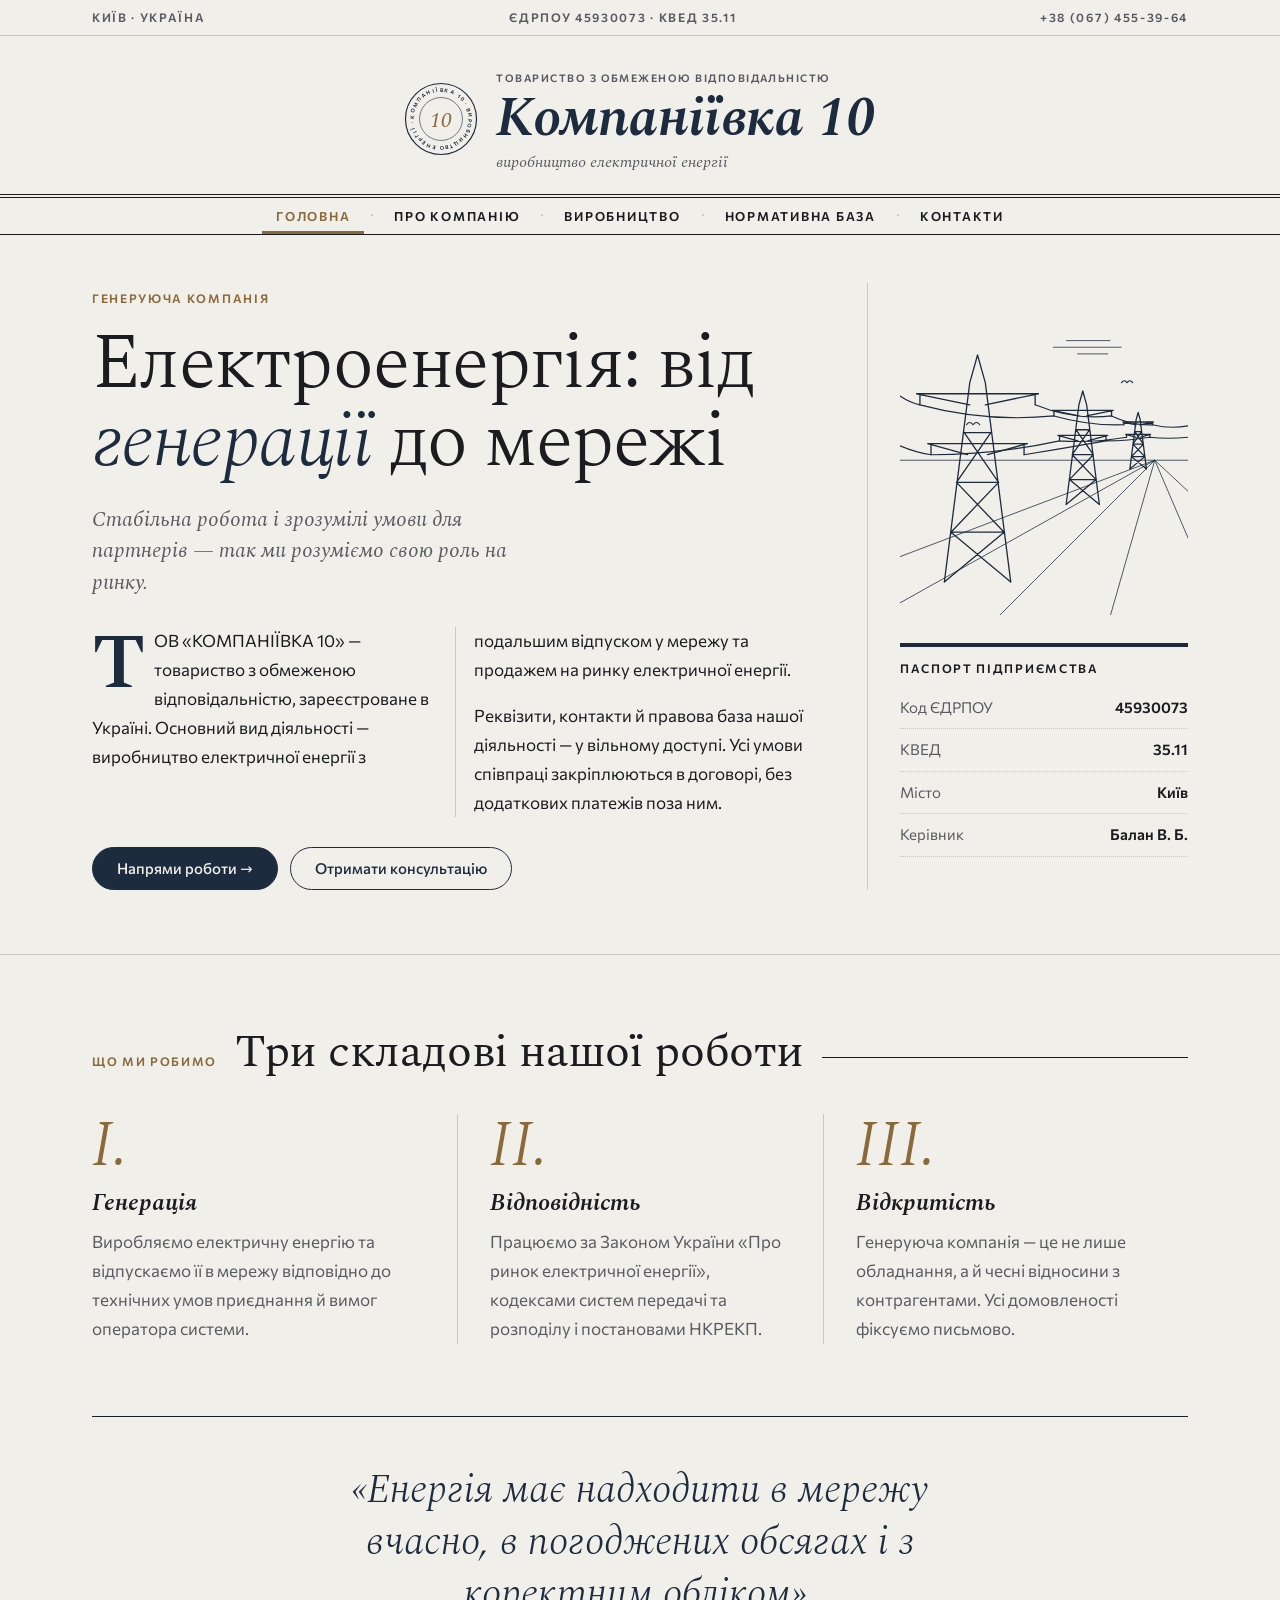
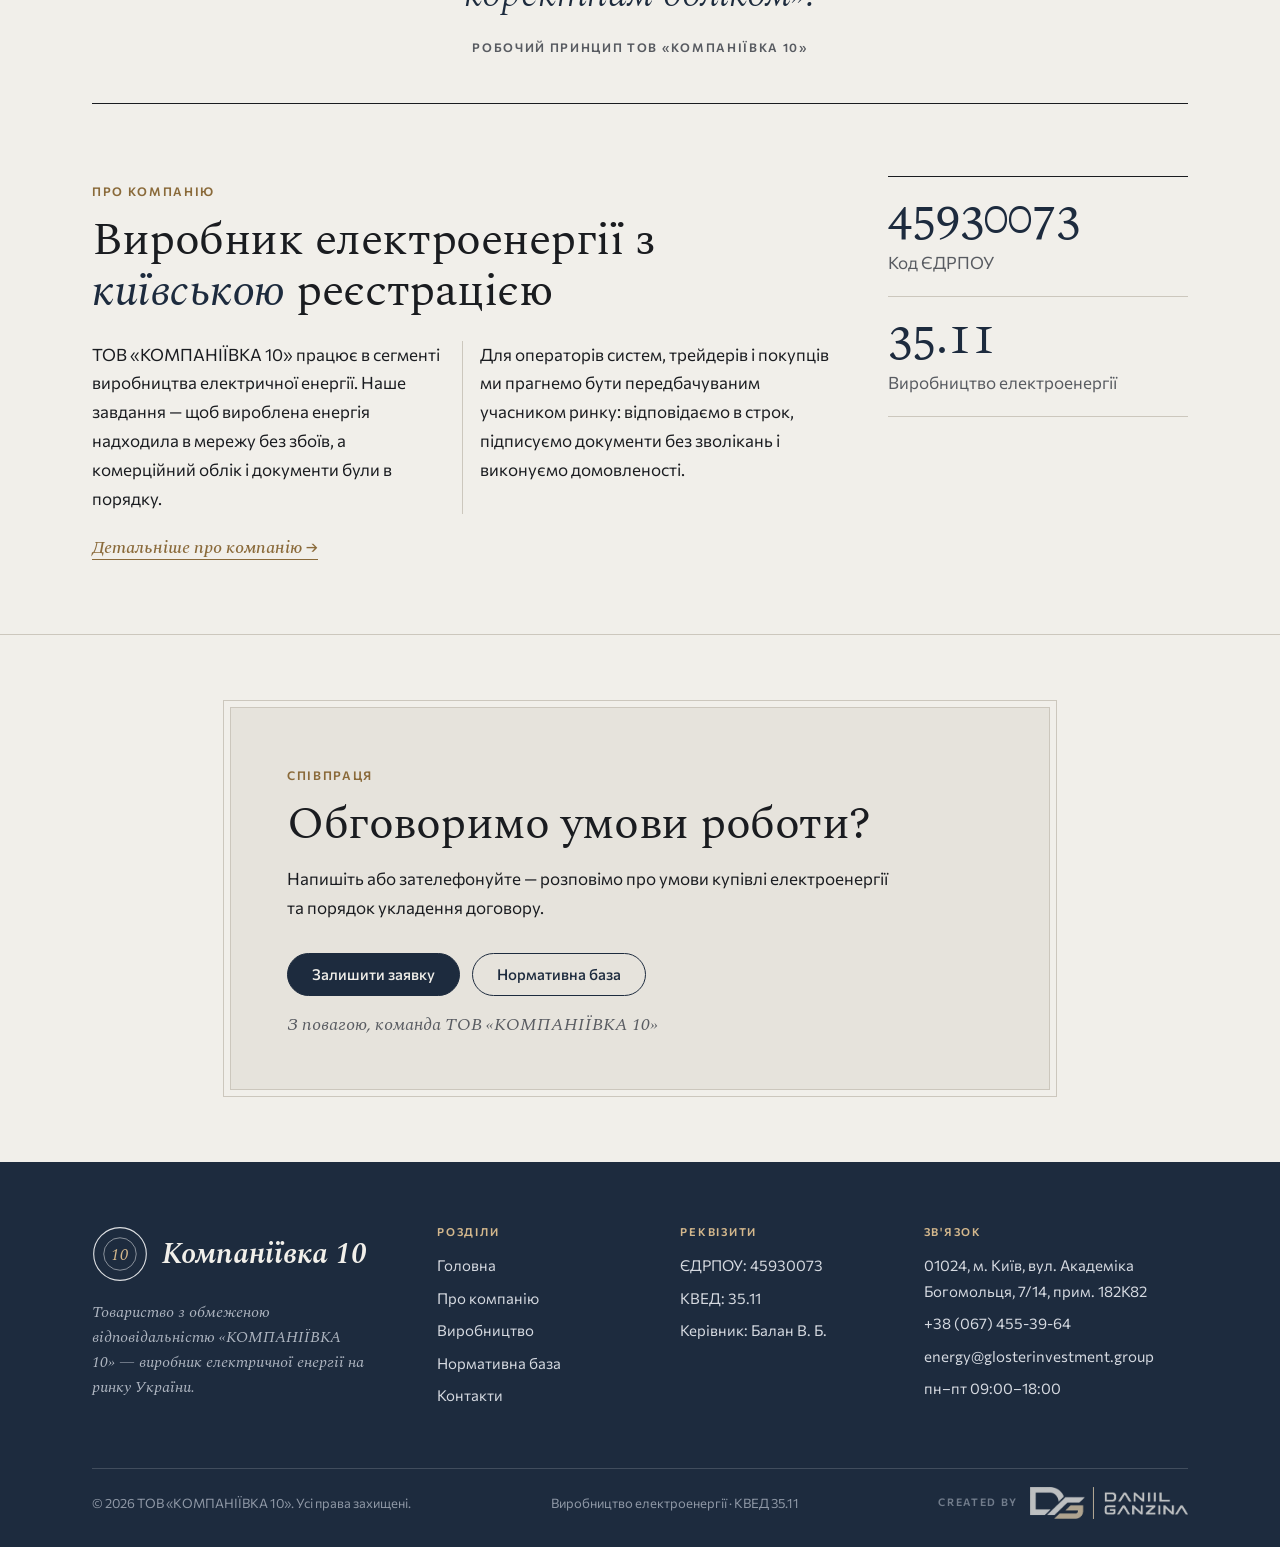
==== index.html @ ea5622df "first commit" ====
<!doctype html>
<html lang="uk">
<head>
<meta charset="utf-8">
<meta name="viewport" content="width=device-width, initial-scale=1">
<title>ТОВ «КОМПАНІЇВКА 10» — виробництво електричної енергії</title>
<meta name="description" content="ТОВ «КОМПАНІЇВКА 10» — виробництво електроенергії (КВЕД 35.11). Реквізити, контакти та умови співпраці.">
<link rel="icon" href="data:image/svg+xml,%3Csvg xmlns='http://www.w3.org/2000/svg' viewBox='0 0 100 100'%3E%3Ccircle cx='50' cy='50' r='46' fill='%23F1EFEA' stroke='%231D2B3E' stroke-width='6'/%3E%3Ctext x='50' y='65' text-anchor='middle' font-family='Georgia' font-style='italic' font-size='44' fill='%231D2B3E'%3E10%3C/text%3E%3C/svg%3E">
<link rel="preconnect" href="https://fonts.googleapis.com">
<link rel="preconnect" href="https://fonts.gstatic.com" crossorigin>
<link href="https://fonts.googleapis.com/css2?family=Commissioner:wght@400;500;600&family=Spectral:ital,wght@0,300;0,400;0,600;1,300;1,400;1,500;1,600&display=swap" rel="stylesheet">
<link rel="stylesheet" href="assets/k10.css">
</head>
<body>

<div class="topline">
  <div class="wrap sc">
    <span>Київ · Україна</span>
    <span>ЄДРПОУ 45930073 · КВЕД 35.11</span>
    <a href="tel:+380674553964">+38 (067) 455-39-64</a>
  </div>
</div>

<header class="mast">
  <a class="mast__link" href="index.html" aria-label="ТОВ «КОМПАНІЇВКА 10» — на головну">
    <svg class="mast__seal" viewBox="0 0 100 100" aria-hidden="true">
      <defs><path id="seal-c" d="M50,50 m-37,0 a37,37 0 1,1 74,0 a37,37 0 1,1 -74,0"/></defs>
      <circle cx="50" cy="50" r="48" fill="none" stroke="#1D2B3E" stroke-width="1.6"/>
      <circle cx="50" cy="50" r="29" fill="none" stroke="#1D2B3E" stroke-width=".8"/>
      <text font-family="Commissioner, sans-serif" font-size="7" font-weight="600" fill="#1D2B3E"><textPath href="#seal-c" textLength="228" lengthAdjust="spacing">КОМПАНІЇВКА 10 · ВИРОБНИЦТВО ЕНЕРГІЇ ·</textPath></text>
      <text x="50" y="61" text-anchor="middle" font-family="Spectral, Georgia, serif" font-style="italic" font-size="30" fill="#8A6A3A">10</text>
    </svg>
    <span class="mast__words">
      <span class="mast__pre sc">Товариство з обмеженою відповідальністю</span>
      <span class="mast__name" style="display:block">Компаніївка 10</span>
      <span class="mast__post">виробництво електричної енергії</span>
    </span>
  </a>
</header>

<nav class="nav" aria-label="Розділи сайту">
  <div class="nav__bar wrap">
    <span class="nav__here"><em>§</em>Головна</span>
    <button class="burger" type="button" aria-expanded="false" aria-controls="drawer"><span>Меню</span><span class="burger__box" aria-hidden="true"><i></i><i></i><i></i></span></button>
  </div>
  <ul>
    <li><a href="index.html" aria-current="page">Головна</a></li>
    <li><a href="about.html">Про компанію</a></li>
    <li><a href="production.html">Виробництво</a></li>
    <li><a href="documents.html">Нормативна база</a></li>
    <li><a href="contacts.html">Контакти</a></li>
  </ul>
</nav>

<!-- drawer -->
<div class="drawer" id="drawer" aria-hidden="true">
  <div class="wrap drawer__in">
    <div class="drawer__top">
      <a class="drawer__brand" href="index.html">Компаніївка 10</a>
      <button class="drawer__close" type="button" aria-label="Закрити меню"><span>Закрити</span><span class="burger__box" aria-hidden="true"><i></i><i></i></span></button>
    </div>
    <ol class="drawer__nav">
      <li><a href="index.html" aria-current="page"><span>I.</span>Головна</a></li>
      <li><a href="about.html"><span>II.</span>Про компанію</a></li>
      <li><a href="production.html"><span>III.</span>Виробництво</a></li>
      <li><a href="documents.html"><span>IV.</span>Нормативна база</a></li>
      <li><a href="contacts.html"><span>V.</span>Контакти</a></li>
    </ol>
    <div class="drawer__foot">
      <span class="sc">Зв'язок</span>
      <a href="tel:+380674553964">+38 (067) 455-39-64</a>
      <a href="mailto:energy@glosterinvestment.group">energy@glosterinvestment.group</a>
      <span>01024, м. Київ, вул. Академіка Богомольця, 7/14, прим. 182К82</span>
    </div>
  </div>
</div>
<!-- /drawer -->

<main>
  <div class="wrap">
    <article class="lead-story">
      <div class="lead-story__main">
        <span class="sc kicker">Генеруюча компанія</span>
        <h1 class="h1">Електроенергія: від <em>генерації</em> до мережі</h1>
        <p class="stand">Стабільна робота і зрозумілі умови для партнерів — так ми розуміємо свою роль на ринку.</p>
        <div class="body">
          <p class="drop">ТОВ «КОМПАНІЇВКА 10» — товариство з обмеженою відповідальністю, зареєстроване в Україні. Основний вид діяльності — виробництво електричної енергії з подальшим відпуском у мережу та продажем на ринку електричної енергії.</p>
          <p>Реквізити, контакти й правова база нашої діяльності — у вільному доступі. Усі умови співпраці закріплюються в договорі, без додаткових платежів поза ним.</p>
        </div>
        <div class="btns">
          <a class="btn" href="production.html">Напрями роботи →</a>
          <a class="btn btn--line" href="contacts.html#lyst">Отримати консультацію</a>
        </div>
      </div>

      <aside class="lead-story__side">
        <figure>
          <svg class="engr" viewBox="0 0 260 300" role="img" aria-label="Гравюра: лінія електропередачі, що йде через поле до обрію">
            <defs><g id="pyl"><path vector-effect="non-scaling-stroke" d="M-30 0-7-180M30 0 7-180M-7-180 0-205 7-180M-55-170H55M-55-170-7-160M55-170 7-160M-45-125H45M-45-125-9-115M45-125 9-115M-30 0 24-45M30 0-24-45M-24-45H24M-24-45 19-90M24-45-19-90M-19-90H19M-19-90 12-135M19-90-12-135M-12-135H12M-52-170v10M52-170v10M-42-125v10M42-125v10"/></g></defs>
            <g fill="none" stroke="currentColor" stroke-width=".7">
              <path d="M0 160H260"/>
              <path d="M-140 300 230 160M-20 300 230 160M90 300 230 160M190 300 230 160M290 300 230 160M380 300 230 160"/>
              <path d="M150 52h40M138 58h62M160 64h28"/>
            </g>
            <g fill="none" stroke="currentColor" stroke-width="1.3" stroke-linecap="round" stroke-linejoin="round">
              <use href="#pyl" transform="translate(215 168) scale(.25)"/>
              <use href="#pyl" transform="translate(165 200) scale(.5)"/>
              <use href="#pyl" transform="translate(70 270)"/>
              <path stroke-width="1" d="M0 102q9 6 18 8M18 110q60 16 121 10M139 120q32 9 63 8M0 147q14 6 28 8M28 155q58 0 116-12.5M144 142.5q30 2 60.5-3.3M122 110q34 14 69 10M191 120q19 9 37 8M228 128q16 4 32 1M112 155q37-6 74-12.5M186 142.5q20 0 39.5-3.3M225.5 139.2q17 2 34.5 0"/>
              <path stroke-width="1" d="M60 128q3-4 6 0 3-4 6 0M200 90q2.5-3.5 5 0 2.5-3.5 5 0"/>
            </g>
          </svg>
        </figure>
        <div class="note">
          <h3>Паспорт підприємства</h3>
          <dl>
            <div><dt>Код ЄДРПОУ</dt><dd>45930073</dd></div>
            <div><dt>КВЕД</dt><dd>35.11</dd></div>
            <div><dt>Місто</dt><dd>Київ</dd></div>
            <div><dt>Керівник</dt><dd>Балан В. Б.</dd></div>
          </dl>
        </div>
      </aside>
    </article>
  </div>

  <section class="section" style="border-top:1px solid var(--rule)">
    <div class="wrap">
      <div class="sec-head"><span class="sc kicker">Що ми робимо</span><h2 class="h2">Три складові нашої роботи</h2></div>
      <div class="pillars">
        <div class="pillar">
          <div class="pillar__num">I.</div>
          <h3 class="h3">Генерація</h3>
          <p>Виробляємо електричну енергію та відпускаємо її в мережу відповідно до технічних умов приєднання й вимог оператора системи.</p>
        </div>
        <div class="pillar">
          <div class="pillar__num">II.</div>
          <h3 class="h3">Відповідність</h3>
          <p>Працюємо за Законом України «Про ринок електричної енергії», кодексами систем передачі та розподілу і постановами НКРЕКП.</p>
        </div>
        <div class="pillar">
          <div class="pillar__num">III.</div>
          <h3 class="h3">Відкритість</h3>
          <p>Генеруюча компанія — це не лише обладнання, а й чесні відносини з контрагентами. Усі домовленості фіксуємо письмово.</p>
        </div>
      </div>
    </div>
  </section>

  <div class="wrap">
    <blockquote class="pull">
      <p>«Енергія має надходити в мережу вчасно, в погоджених обсягах і з коректним обліком».</p>
      <cite class="sc">Робочий принцип ТОВ «КОМПАНІЇВКА 10»</cite>
    </blockquote>
  </div>

  <section class="section">
    <div class="wrap about">
      <div>
        <span class="sc kicker">Про компанію</span>
        <h2 class="h2" style="margin-top:10px">Виробник електроенергії з <em>київською</em> реєстрацією</h2>
        <div class="body">
          <p>ТОВ «КОМПАНІЇВКА 10» працює в сегменті виробництва електричної енергії. Наше завдання — щоб вироблена енергія надходила в мережу без збоїв, а комерційний облік і документи були в порядку.</p>
          <p>Для операторів систем, трейдерів і покупців ми прагнемо бути передбачуваним учасником ринку: відповідаємо в строк, підписуємо документи без зволікань і виконуємо домовленості.</p>
        </div>
        <a class="more" href="about.html">Детальніше про компанію →</a>
      </div>
      <div class="ledger">
        <div><strong>45930073</strong><span>Код ЄДРПОУ</span></div>
        <div><strong>35.11</strong><span>Виробництво електроенергії</span></div>
      </div>
    </div>
  </section>

  <section class="section">
    <div class="wrap">
      <div class="letter">
        <span class="sc kicker">Співпраця</span>
        <h2 class="h2">Обговоримо умови роботи?</h2>
        <p>Напишіть або зателефонуйте — розповімо про умови купівлі електроенергії та порядок укладення договору.</p>
        <div class="btns">
          <a class="btn" href="contacts.html#lyst">Залишити заявку</a>
          <a class="btn btn--line" href="documents.html">Нормативна база</a>
        </div>
        <p class="letter__sign">З повагою, команда ТОВ «КОМПАНІЇВКА 10»</p>
      </div>
    </div>
  </section>
</main>

<footer class="foot">
  <div class="wrap">
    <div class="foot__grid">
      <div>
        <a class="foot__brand" href="index.html">
          <svg viewBox="0 0 100 100" aria-hidden="true"><circle cx="50" cy="50" r="47" fill="none" stroke="#FFFFFF" stroke-opacity=".85" stroke-width="2"/><circle cx="50" cy="50" r="29" fill="none" stroke="#FFFFFF" stroke-opacity=".85" stroke-width="1"/><text x="50" y="61" text-anchor="middle" font-family="Spectral, Georgia, serif" font-style="italic" font-size="30" fill="#D3B78C">10</text></svg>
          <span>Компаніївка 10</span>
        </a>
        <p class="foot__about">Товариство з обмеженою відповідальністю «КОМПАНІЇВКА 10» — виробник електричної енергії на ринку України.</p>
      </div>
      <div>
        <h4>Розділи</h4>
        <ul>
          <li><a href="index.html">Головна</a></li>
          <li><a href="about.html">Про компанію</a></li>
          <li><a href="production.html">Виробництво</a></li>
          <li><a href="documents.html">Нормативна база</a></li>
          <li><a href="contacts.html">Контакти</a></li>
        </ul>
      </div>
      <div>
        <h4>Реквізити</h4>
        <ul>
          <li>ЄДРПОУ: 45930073</li>
          <li>КВЕД: 35.11</li>
          <li>Керівник: Балан В. Б.</li>
        </ul>
      </div>
      <div>
        <h4>Зв'язок</h4>
        <ul>
          <li>01024, м. Київ, вул. Академіка Богомольця, 7/14, прим. 182К82</li>
          <li><a href="tel:+380674553964">+38 (067) 455-39-64</a></li>
          <li><a href="mailto:energy@glosterinvestment.group">energy@glosterinvestment.group</a></li>
          <li>пн–пт 09:00–18:00</li>
        </ul>
      </div>
    </div>
    <div class="colophon">
      <span>© 2026 ТОВ «КОМПАНІЇВКА 10». Усі права захищені.</span>
      <span>Виробництво електроенергії · КВЕД 35.11</span>
      <a class="credit" href="https://shiny3q.github.io/DANIIL-GANZINA/" target="_blank" rel="noopener">
        <span>Created by</span>
        <img src="assets/daniil-ganzina.png" alt="Daniil Ganzina" width="158" height="32" loading="lazy">
      </a>
    </div>
  </div>
</footer>

<script src="assets/k10.js"></script>
</body>
</html>
---- assets/k10.css ----
/* ТОВ «КОМПАНІЇВКА 10» — редакційний стиль групи */
:root {
  --paper: #F1EFEA;
  --paper-2: #E6E3DC;
  --ink: #1A1C20;
  --ink-2: #585B61;
  --primary: #1D2B3E;
  --primary-2: #2C3D55;
  --accent: #8A6A3A;
  --rule: #CCC7BD;
  --serif: "Spectral", Georgia, "Times New Roman", serif;
  --sans: "Commissioner", system-ui, sans-serif;
}
*, *::before, *::after { box-sizing: border-box; }
html { scroll-behavior: smooth; }
body {
  margin: 0;
  background: var(--paper);
  color: var(--ink);
  font: 400 17px/1.7 var(--sans);
  -webkit-font-smoothing: antialiased;
}
a { color: inherit; }
img, svg { display: block; }
h1, h2, h3, h4, p, figure, blockquote { margin: 0; }
ul, ol { margin: 0; padding: 0; }

.wrap { max-width: 1160px; margin: 0 auto; padding: 0 32px; }
.sc { font: 600 12px/1.4 var(--sans); letter-spacing: .14em; text-transform: uppercase; }
.kicker { color: var(--accent); }

/* ---------- Masthead ---------- */
.topline { border-bottom: 1px solid var(--rule); }
.topline .wrap { display: flex; justify-content: space-between; gap: 16px; padding-top: 9px; padding-bottom: 9px; color: var(--ink-2); }
.topline a { text-decoration: none; }
.topline a:hover { color: var(--accent); }

.mast { text-align: center; padding: 26px 0 18px; }
.mast__link { display: inline-flex; align-items: center; gap: 18px; text-decoration: none; }
.mast__seal { width: 74px; height: 74px; flex: none; }
.mast__words { text-align: left; }
.mast__pre { color: var(--ink-2); font-size: 10.5px; }
.mast__name { font: italic 600 clamp(32px, 5vw, 56px)/1 var(--serif); letter-spacing: -.01em; color: var(--primary); }
.mast__post { font: italic 400 16px/1.3 var(--serif); color: var(--ink-2); }

.nav { border-top: 4px double var(--ink); border-bottom: 1px solid var(--ink); }
.nav ul { list-style: none; display: flex; justify-content: center; gap: 0; overflow-x: auto; scrollbar-width: none; }
.nav ul::-webkit-scrollbar { display: none; }
.nav li + li::before { content: "·"; color: var(--rule); padding: 0 6px; }
.nav li { display: flex; align-items: center; white-space: nowrap; }
.nav a { display: inline-block; padding: 12px 14px; text-decoration: none; font: 600 12.5px/1 var(--sans); letter-spacing: .14em; text-transform: uppercase; }
.nav a:hover { color: var(--accent); }
.nav a[aria-current="page"] { color: var(--accent); box-shadow: inset 0 -3px 0 var(--accent); }

/* ---------- Typo ---------- */
.h1 { font: 300 clamp(34px, 6vw, 82px)/1.02 var(--serif); overflow-wrap: break-word; letter-spacing: -.02em; }
.h1 em, .h2 em { font-style: italic; color: var(--primary); }
.h2 { font: 400 clamp(30px, 3.6vw, 46px)/1.1 var(--serif); letter-spacing: -.01em; }
.h3 { font: italic 600 24px/1.25 var(--serif); }
.stand { font: italic 400 21px/1.5 var(--serif); color: var(--ink-2); }
.body p + p { margin-top: 1em; }
.drop::first-letter { float: left; font: 600 4.6em/.78 var(--serif); color: var(--primary); margin: .08em .1em 0 0; }

.btn {
  display: inline-flex; align-items: center; gap: 10px;
  padding: 13px 24px;
  border-radius: 999px;
  background: var(--primary);
  color: var(--paper);
  border: 1px solid var(--primary);
  font: 500 15px/1 var(--sans);
  text-decoration: none;
  cursor: pointer;
  transition: background .2s, color .2s;
  max-width: 100%;
  overflow-wrap: anywhere;
}
.btn:hover { background: var(--accent); border-color: var(--accent); }
.btn--line { background: transparent; color: var(--primary); }
.btn--line:hover { background: var(--primary); color: var(--paper); border-color: var(--primary); }
.btns { display: flex; flex-wrap: wrap; gap: 12px; margin-top: 30px; }
.more { display: inline-block; margin-top: 22px; font: italic 500 18px/1.3 var(--serif); color: var(--accent); text-decoration: none; border-bottom: 1px solid currentColor; }
.more:hover { color: var(--primary); }

.section { padding: 72px 0; }
.section + .section { border-top: 1px solid var(--rule); }
.sec-head { display: flex; align-items: baseline; gap: 18px; margin-bottom: 36px; }
.sec-head::after { content: ""; flex: 1; border-bottom: 1px solid var(--ink); transform: translateY(-8px); }
.sec-head--c { justify-content: center; text-align: center; flex-direction: column; align-items: center; gap: 8px; }
.sec-head--c::after { display: none; }

/* ---------- Lead story ---------- */
.lead-story { display: grid; grid-template-columns: 1fr 320px; gap: 0; padding: 48px 0 64px; }
.lead-story__main { padding-right: 48px; border-right: 1px solid var(--rule); }
.lead-story__main .stand { margin-top: 22px; max-width: 40ch; }
.lead-story__main .body { margin-top: 28px; columns: 2; column-gap: 36px; column-rule: 1px solid var(--rule); }
.lead-story__side { padding-left: 32px; }
.lead-story .h1 { margin-top: 14px; }

.engr { width: 100%; max-width: 320px; height: auto; margin: 0 auto; color: var(--primary); }
.engr-cap { margin-top: 8px; font: italic 400 14px/1.4 var(--serif); color: var(--ink-2); text-align: center; }

.note { margin-top: 28px; border-top: 4px solid var(--primary); padding-top: 14px; }
.note h3 { font: 600 12px/1.3 var(--sans); letter-spacing: .14em; text-transform: uppercase; }
.note dl { margin: 10px 0 0; }
.note div { display: flex; justify-content: space-between; gap: 10px; padding: 8px 0; border-bottom: 1px dotted var(--rule); font-size: 15px; }
.note dt { color: var(--ink-2); }
.note dd { margin: 0; font-weight: 600; text-align: right; }

/* ---------- Pillars ---------- */
.pillars { display: grid; grid-template-columns: repeat(3, 1fr); }
.pillar { padding: 0 32px; }
.pillar:first-child { padding-left: 0; }
.pillar:last-child { padding-right: 0; }
.pillar + .pillar { border-left: 1px solid var(--rule); }
.pillar__num { font: italic 300 64px/1 var(--serif); color: var(--accent); }
.pillar h3 { margin-top: 10px; }
.pillar p { margin-top: 10px; color: var(--ink-2); }

.pull { padding: 48px 0; border-top: 1px solid var(--ink); border-bottom: 1px solid var(--ink); text-align: center; }
.pull p { font: italic 300 clamp(26px, 3.4vw, 40px)/1.3 var(--serif); max-width: 30ch; margin: 0 auto; color: var(--primary); }
.pull cite { display: block; margin-top: 18px; font-style: normal; color: var(--ink-2); }

.about { display: grid; grid-template-columns: 1fr 300px; gap: 56px; align-items: start; }
.about .body { margin-top: 24px; columns: 2; column-gap: 36px; column-rule: 1px solid var(--rule); }
.ledger { border-top: 1px solid var(--ink); }
.ledger div { padding: 18px 0; border-bottom: 1px solid var(--rule); }
.ledger strong { display: block; font: 400 48px/1 var(--serif); font-variant-numeric: oldstyle-nums; color: var(--primary); }
.ledger span { display: block; margin-top: 6px; color: var(--ink-2); }

/* Letter CTA */
.letter { position: relative; max-width: 820px; margin: 0 auto; padding: 52px 56px; background: var(--paper-2); border: 1px solid var(--rule); outline: 1px solid var(--rule); outline-offset: 6px; }
.letter .h2 { margin-top: 10px; }
.letter p { margin-top: 16px; max-width: 56ch; }
.letter__sign { margin-top: 26px; font: italic 400 18px/1.4 var(--serif); color: var(--ink-2); }

/* ---------- Page head ---------- */
.phead { text-align: center; padding: 56px 0 46px; border-bottom: 1px solid var(--rule); }
.phead .crumbs { font-size: 13px; color: var(--ink-2); }
.phead .crumbs a { text-decoration: none; border-bottom: 1px solid var(--rule); }
.phead .kicker { display: block; margin-top: 26px; }
.phead .h1 { margin-top: 10px; font-style: italic; }
.phead .stand { max-width: 46ch; margin: 18px auto 0; }
.orn { display: flex; align-items: center; justify-content: center; gap: 12px; margin-top: 28px; color: var(--accent); }
.orn::before, .orn::after { content: ""; width: 64px; border-top: 1px solid var(--rule); }

/* Article + aside */
.article { display: grid; grid-template-columns: 1fr 330px; gap: 64px; align-items: start; }
.article__main > * + * { margin-top: 0; }
.article__main section + section { margin-top: 64px; padding-top: 48px; border-top: 1px solid var(--rule); }
.article__main .body { margin-top: 20px; max-width: 62ch; }
.aside { position: sticky; top: 24px; }
.aside .note:first-child { margin-top: 0; }
.aside .note dd { text-align: left; font-weight: 500; }
.aside .note div { flex-direction: column; gap: 2px; }
.aside .note a { text-decoration: none; border-bottom: 1px solid var(--rule); }
.reg { display: inline-flex; align-items: center; gap: 6px; color: var(--primary); }
.reg::before { content: ""; width: 8px; height: 8px; border-radius: 50%; background: var(--primary); }

.kved-big { display: flex; gap: 28px; align-items: baseline; margin-top: 24px; }
.kved-big strong { font: italic 300 96px/.9 var(--serif); color: var(--accent); }

.paras { list-style: none; margin-top: 28px; }
.paras li { display: grid; grid-template-columns: 70px 1fr; gap: 18px; padding: 24px 0; border-top: 1px solid var(--rule); }
.paras__n { font: italic 400 34px/1 var(--serif); color: var(--accent); }
.paras h3 { font: italic 600 24px/1.2 var(--serif); }
.paras h4 { margin: 4px 0 10px; font: 600 11.5px/1.4 var(--sans); letter-spacing: .14em; text-transform: uppercase; color: var(--ink-2); }
.paras p { color: var(--ink-2); }

.portrait { display: grid; grid-template-columns: 170px 1fr; gap: 32px; align-items: center; margin-top: 28px; }
.portrait__oval { width: 170px; height: 210px; border-radius: 50%; background: var(--primary); color: var(--paper); display: grid; place-items: center; font: italic 300 52px/1 var(--serif); box-shadow: 0 0 0 6px var(--paper), 0 0 0 7px var(--primary); }
.portrait figcaption .h3 { font-size: 28px; }
.portrait figcaption p { margin-top: 10px; color: var(--ink-2); max-width: 48ch; }

/* Offers */
.offers { display: grid; grid-template-columns: 1fr 1fr; gap: 36px 48px; margin-top: 30px; }
.offer { display: grid; grid-template-columns: 58px 1fr; gap: 18px; }
.offer__ico { width: 58px; height: 58px; border: 1px solid var(--primary); border-radius: 50%; display: grid; place-items: center; }
.offer__ico svg { width: 28px; height: 28px; fill: none; stroke: var(--primary); stroke-width: 1.3; stroke-linecap: round; stroke-linejoin: round; }
.offer h3 { font: italic 600 22px/1.25 var(--serif); }
.offer p { margin-top: 6px; color: var(--ink-2); }

.trust { display: grid; grid-template-columns: repeat(3, 1fr); gap: 28px; margin-top: 30px; }
.trust article { border-top: 3px solid var(--accent); padding-top: 18px; }
.trust .sc { color: var(--ink-2); font-size: 11px; }
.trust h3 { margin-top: 10px; font: 400 25px/1.2 var(--serif); }
.trust p { margin-top: 10px; color: var(--ink-2); }

.course { list-style: none; margin-top: 34px; position: relative; }
.course::before { content: ""; position: absolute; left: 27px; top: 10px; bottom: 10px; border-left: 1px solid var(--primary); }
.course li { position: relative; display: grid; grid-template-columns: 56px 1fr; gap: 26px; padding-bottom: 34px; }
.course li:last-child { padding-bottom: 0; }
.course__n { width: 56px; height: 56px; border-radius: 50%; background: var(--paper); border: 1px solid var(--primary); display: grid; place-items: center; font: italic 500 20px/1 var(--serif); color: var(--primary); position: relative; }
.course h3 { font: italic 600 23px/1.2 var(--serif); padding-top: 12px; }
.course p { margin-top: 6px; color: var(--ink-2); max-width: 58ch; }

/* Bibliography */
.biblio { display: grid; grid-template-columns: 1fr 1fr; gap: 0; margin-top: 10px; }
.biblio > div { padding: 0 40px; }
.biblio > div:first-child { padding-left: 0; border-right: 1px solid var(--rule); }
.biblio > div:last-child { padding-right: 0; }
.biblio h2 { font: italic 400 32px/1.1 var(--serif); }
.biblio .sc { display: block; margin-top: 6px; color: var(--ink-2); font-size: 11px; }
.biblio ol { list-style: none; counter-reset: b; margin-top: 22px; }
.biblio li { counter-increment: b; position: relative; padding: 16px 0 16px 42px; border-top: 1px dotted var(--rule); }
.biblio li::before { content: counter(b) "."; position: absolute; left: 0; top: 14px; font: italic 500 22px/1 var(--serif); color: var(--accent); }
.biblio b { font-weight: 600; }
.biblio i { display: block; margin-top: 4px; font: italic 400 16.5px/1.5 var(--serif); color: var(--ink-2); }

/* Contacts */
.letterhead { display: grid; grid-template-columns: repeat(4, 1fr); gap: 0; border-top: 1px solid var(--ink); border-bottom: 1px solid var(--ink); }
.letterhead > div { padding: 24px 22px 26px; }
.letterhead > div + div { border-left: 1px solid var(--rule); }
.letterhead > div:first-child { padding-left: 0; }
.letterhead .sc { color: var(--accent); font-size: 11px; }
.letterhead p, .letterhead a { display: block; margin-top: 10px; text-decoration: none; }
.letterhead a:hover { color: var(--accent); }
.letterhead small { display: block; color: var(--ink-2); font-size: 14.5px; }

.contact-grid { display: grid; grid-template-columns: 1fr 1.25fr; gap: 64px; align-items: start; }
.form {
  padding: 36px 40px 40px;
  background:
    repeating-linear-gradient(to bottom, transparent 0 39px, rgba(29,43,62,.08) 39px 40px),
    #F8F7F3;
  border: 1px solid var(--rule);
  display: grid;
  grid-template-columns: 1fr 1fr;
  gap: 22px 26px;
}
.field { display: grid; gap: 2px; }
.field--full { grid-column: 1 / -1; }
.field label { font: italic 400 15px/1.3 var(--serif); color: var(--ink-2); }
.field input, .field select, .field textarea {
  font: 400 17px/1.4 var(--sans);
  color: var(--ink);
  background: transparent;
  border: 0;
  border-bottom: 1px solid var(--ink);
  border-radius: 0;
  padding: 8px 0;
  width: 100%;
}
.field select { appearance: none; cursor: pointer; background: linear-gradient(45deg, transparent 50%, var(--ink) 50%) calc(100% - 10px) 55% / 6px 6px no-repeat, linear-gradient(135deg, var(--ink) 50%, transparent 50%) calc(100% - 4px) 55% / 6px 6px no-repeat; }
.field textarea { min-height: 120px; resize: vertical; }
.field input:focus, .field select:focus, .field textarea:focus { outline: 0; border-bottom: 2px solid var(--accent); }
.check { grid-column: 1 / -1; display: flex; gap: 12px; font-size: 14.5px; color: var(--ink-2); line-height: 1.5; }
.check input { width: 18px; height: 18px; margin-top: 2px; accent-color: var(--primary); flex: none; }
.form__foot { grid-column: 1 / -1; display: flex; align-items: center; gap: 18px; flex-wrap: wrap; }
.form__note { font: italic 400 14.5px/1.4 var(--serif); color: var(--ink-2); max-width: 40ch; }
.form__ok { display: none; grid-column: 1 / -1; padding: 14px 18px; border-left: 3px solid var(--primary); background: var(--paper-2); font-size: 15px; }
.form__ok.is-on { display: block; }

.figure iframe { width: 100%; height: 360px; border: 1px solid var(--ink); display: block; filter: sepia(.55) saturate(.7) contrast(1.02); }
.figure figcaption { margin-top: 10px; font: italic 400 15px/1.4 var(--serif); color: var(--ink-2); }
.routes { list-style: none; margin-top: 24px; }
.routes li { padding: 14px 0; border-top: 1px dotted var(--rule); }
.routes b { font: italic 600 19px/1.3 var(--serif); }
.routes span { display: block; color: var(--ink-2); font-size: 15.5px; }

/* ---------- Footer ---------- */
.foot { background: var(--primary); color: #D5D9E0; padding: 64px 0 28px; margin-top: 0; }
.foot__grid { display: grid; grid-template-columns: 1.5fr 1fr 1fr 1.3fr; gap: 40px; }
.foot__brand { display: flex; gap: 14px; align-items: center; text-decoration: none; color: var(--paper); }
.foot__brand svg { width: 56px; height: 56px; }
.foot__brand span { font: italic 600 30px/1 var(--serif); }
.foot__about { margin-top: 18px; font: italic 400 16px/1.55 var(--serif); max-width: 34ch; color: #AEB5C0; }
.foot h4 { font: 600 11px/1 var(--sans); letter-spacing: .16em; text-transform: uppercase; color: #D3B78C; margin-bottom: 16px; }
.foot ul { list-style: none; }
.foot li { margin: 7px 0; font-size: 15px; }
.foot a { text-decoration: none; }
.foot a:hover { color: #fff; text-decoration: underline; }
.colophon { margin-top: 52px; padding-top: 18px; border-top: 1px solid rgba(255,255,255,.16); display: flex; justify-content: space-between; gap: 16px; flex-wrap: wrap; font-size: 13px; color: #8E97A5; }

/* ---------- Responsive ---------- */
@media (max-width: 1020px) {
  .lead-story, .about, .article, .contact-grid { grid-template-columns: 1fr; }
  .lead-story__main { padding-right: 0; border-right: 0; }
  .lead-story__side { padding-left: 0; margin-top: 40px; display: grid; grid-template-columns: 1fr 1fr; gap: 32px; align-items: start; }
  .lead-story__side .note { margin-top: 0; }
  .aside { position: static; }
  .letterhead { grid-template-columns: 1fr 1fr; }
  .letterhead > div:nth-child(3) { border-left: 0; padding-left: 0; }
  .letterhead > div:nth-child(n+3) { border-top: 1px solid var(--rule); }
  .foot__grid { grid-template-columns: 1fr 1fr; }
}
@media (max-width: 720px) {
  .wrap { padding: 0 16px; }
  .topline .wrap > span:nth-child(2) { display: none; }
  .mast__link { gap: 12px; }
  .mast__seal { width: 54px; height: 54px; }
  .mast__name { font-size: clamp(26px, 8vw, 40px); }
  .mast__pre { font-size: 9px; letter-spacing: .1em; }
  .nav ul { justify-content: flex-start; }
  .section { padding: 52px 0; }
  .sec-head { flex-wrap: wrap; gap: 6px 14px; }
  .sec-head > * { min-width: 0; }
  .sec-head::after { flex-basis: 100%; transform: none; }
  .lead-story__main .body, .about .body { columns: 1; }
  .lead-story__side { grid-template-columns: 1fr; }
  .pillars, .trust, .offers, .biblio, .form, .foot__grid, .letterhead { grid-template-columns: 1fr; }
  .pillar, .pillar:first-child, .pillar:last-child { padding: 0; }
  .pillar + .pillar { border-left: 0; border-top: 1px solid var(--rule); padding-top: 24px; margin-top: 24px; }
  .biblio > div, .biblio > div:first-child, .biblio > div:last-child { padding: 0; border: 0; }
  .biblio > div + div { margin-top: 44px; }
  .letterhead > div, .letterhead > div + div { padding: 18px 0; border-left: 0; }
  .letterhead > div + div { border-top: 1px solid var(--rule); }
  .letter { padding: 36px 22px; }
  .form { padding: 26px 20px 30px; }
  .portrait { grid-template-columns: 1fr; }
  .paras li { grid-template-columns: 44px 1fr; }
  .kved-big { flex-direction: column; gap: 8px; }
}

/* ---------- Документи: посилання ---------- */
.biblio__head { display: flex; align-items: center; gap: 16px; }
.biblio__ico { flex: none; width: 54px; height: 54px; border-radius: 50%; border: 1px solid var(--primary); color: var(--primary); display: grid; place-items: center; }
.biblio__ico svg { width: 24px; height: 24px; fill: none; stroke: currentColor; stroke-width: 1.4; stroke-linecap: round; stroke-linejoin: round; }
.biblio__head .sc { margin-top: 4px; }
.doc { display: grid; grid-template-columns: 1fr 38px; gap: 16px; align-items: start; text-decoration: none; color: inherit; }
.doc b { transition: color .2s; }
.doc small { display: block; margin-top: 8px; font: 600 10.5px/1 var(--sans); letter-spacing: .14em; text-transform: uppercase; color: var(--ink-2); opacity: .75; }
.doc__go { width: 38px; height: 38px; border: 1px solid var(--rule); border-radius: 50%; display: grid; place-items: center; color: var(--ink-2); transition: background .2s, border-color .2s, color .2s, transform .2s; }
.doc__go svg { width: 16px; height: 16px; fill: none; stroke: currentColor; stroke-width: 1.8; stroke-linecap: round; stroke-linejoin: round; }
.doc:hover b, .doc:focus-visible b { color: var(--accent); }
.doc:hover .doc__go, .doc:focus-visible .doc__go { background: var(--accent); border-color: var(--accent); color: #fff; transform: rotate(45deg); }

/* ---------- Бургер і меню ---------- */
.nav__bar { display: none; }
.burger, .drawer__close {
  display: inline-flex; align-items: center; gap: 12px;
  padding: 6px 0; background: none; border: 0; cursor: pointer;
  color: inherit; font: 600 11.5px/1 var(--sans); letter-spacing: .16em; text-transform: uppercase;
}
.burger__box { position: relative; width: 44px; height: 44px; border: 1px solid currentColor; border-radius: 50%; transition: background .25s, color .25s, border-color .25s; }
.burger__box i { position: absolute; left: 12px; height: 1.5px; background: currentColor; transition: width .25s, transform .3s; }
.burger .burger__box i:nth-child(1) { top: 15px; width: 20px; }
.burger .burger__box i:nth-child(2) { top: 21px; width: 13px; }
.burger .burger__box i:nth-child(3) { top: 27px; width: 17px; }
.burger:hover .burger__box i { width: 20px; }
.burger:hover .burger__box { background: var(--primary); border-color: var(--primary); color: var(--paper); }
.drawer__close .burger__box i { top: 21px; width: 20px; }
.drawer__close .burger__box i:nth-child(1) { transform: rotate(45deg); }
.drawer__close .burger__box i:nth-child(2) { transform: rotate(-45deg); }
.drawer__close:hover .burger__box { background: var(--paper); color: var(--primary); border-color: var(--paper); }
.drawer__close:hover .burger__box i:nth-child(1) { transform: rotate(135deg); }
.drawer__close:hover .burger__box i:nth-child(2) { transform: rotate(45deg); }
.nav__here { font: italic 400 19px/1 var(--serif); color: var(--ink); }
.nav__here em { color: var(--accent); margin-right: 6px; }

.drawer {
  position: fixed; inset: 0; z-index: 100; overflow-y: auto;
  background: var(--primary); color: var(--paper);
  visibility: hidden; opacity: 0; transform: translateY(-14px);
  transition: opacity .3s, transform .35s, visibility 0s .35s;
}
.drawer.is-open { visibility: visible; opacity: 1; transform: none; transition: opacity .3s, transform .35s; }
.drawer__in { min-height: 100%; display: flex; flex-direction: column; }
.drawer__top { display: flex; justify-content: space-between; align-items: center; gap: 16px; padding: 18px 0; border-bottom: 1px solid rgba(255,255,255,.16); }
.drawer__brand { font: italic 600 26px/1 var(--serif); text-decoration: none; }
.drawer__nav { list-style: none; margin: 26px 0 30px; }
.drawer__nav li { border-bottom: 1px solid rgba(255,255,255,.12); opacity: 0; transform: translateY(12px); transition: opacity .4s, transform .4s; }
.drawer.is-open .drawer__nav li { opacity: 1; transform: none; }
.drawer.is-open .drawer__nav li:nth-child(2) { transition-delay: .05s; }
.drawer.is-open .drawer__nav li:nth-child(3) { transition-delay: .1s; }
.drawer.is-open .drawer__nav li:nth-child(4) { transition-delay: .15s; }
.drawer.is-open .drawer__nav li:nth-child(5) { transition-delay: .2s; }
.drawer__nav a { display: flex; align-items: baseline; gap: 18px; padding: 16px 0; text-decoration: none; font: italic 300 clamp(30px, 7.5vw, 52px)/1.1 var(--serif); transition: padding .2s, color .2s; }
.drawer__nav a span { min-width: 40px; font: italic 400 17px/1 var(--serif); color: #D3B78C; }
.drawer__nav a:hover { padding-left: 10px; color: #fff; }
.drawer__nav a[aria-current="page"] { color: #D3B78C; }
.drawer__foot { margin-top: auto; padding: 22px 0 34px; border-top: 1px solid rgba(255,255,255,.16); display: grid; gap: 6px; font-size: 15.5px; color: #D5D9E0; }
.drawer__foot .sc { color: #D3B78C; font-size: 11px; margin-bottom: 4px; }
.drawer__foot a { text-decoration: none; overflow-wrap: anywhere; }
.drawer__foot a:hover { color: #fff; }
body.no-scroll { overflow: hidden; }

@media (max-width: 960px) {
  .nav { position: sticky; top: 0; z-index: 50; background: var(--paper); }
  .nav ul { display: none; }
  .nav__bar { display: flex; justify-content: space-between; align-items: center; padding-top: 6px; padding-bottom: 6px; }
}
@media (prefers-reduced-motion: reduce) {
  .drawer, .drawer__nav li, .burger__box i { transition: none; }
}

/* ---------- Created by ---------- */
.colophon { align-items: center; }
.credit { display: inline-flex; align-items: center; gap: 12px; text-decoration: none; opacity: .75; transition: opacity .2s; }
.credit:hover, .credit:focus-visible { opacity: 1; }
.credit span { font: 600 10.5px/1 var(--sans); letter-spacing: .16em; text-transform: uppercase; }
.credit img { display: block; height: 32px; width: auto; }
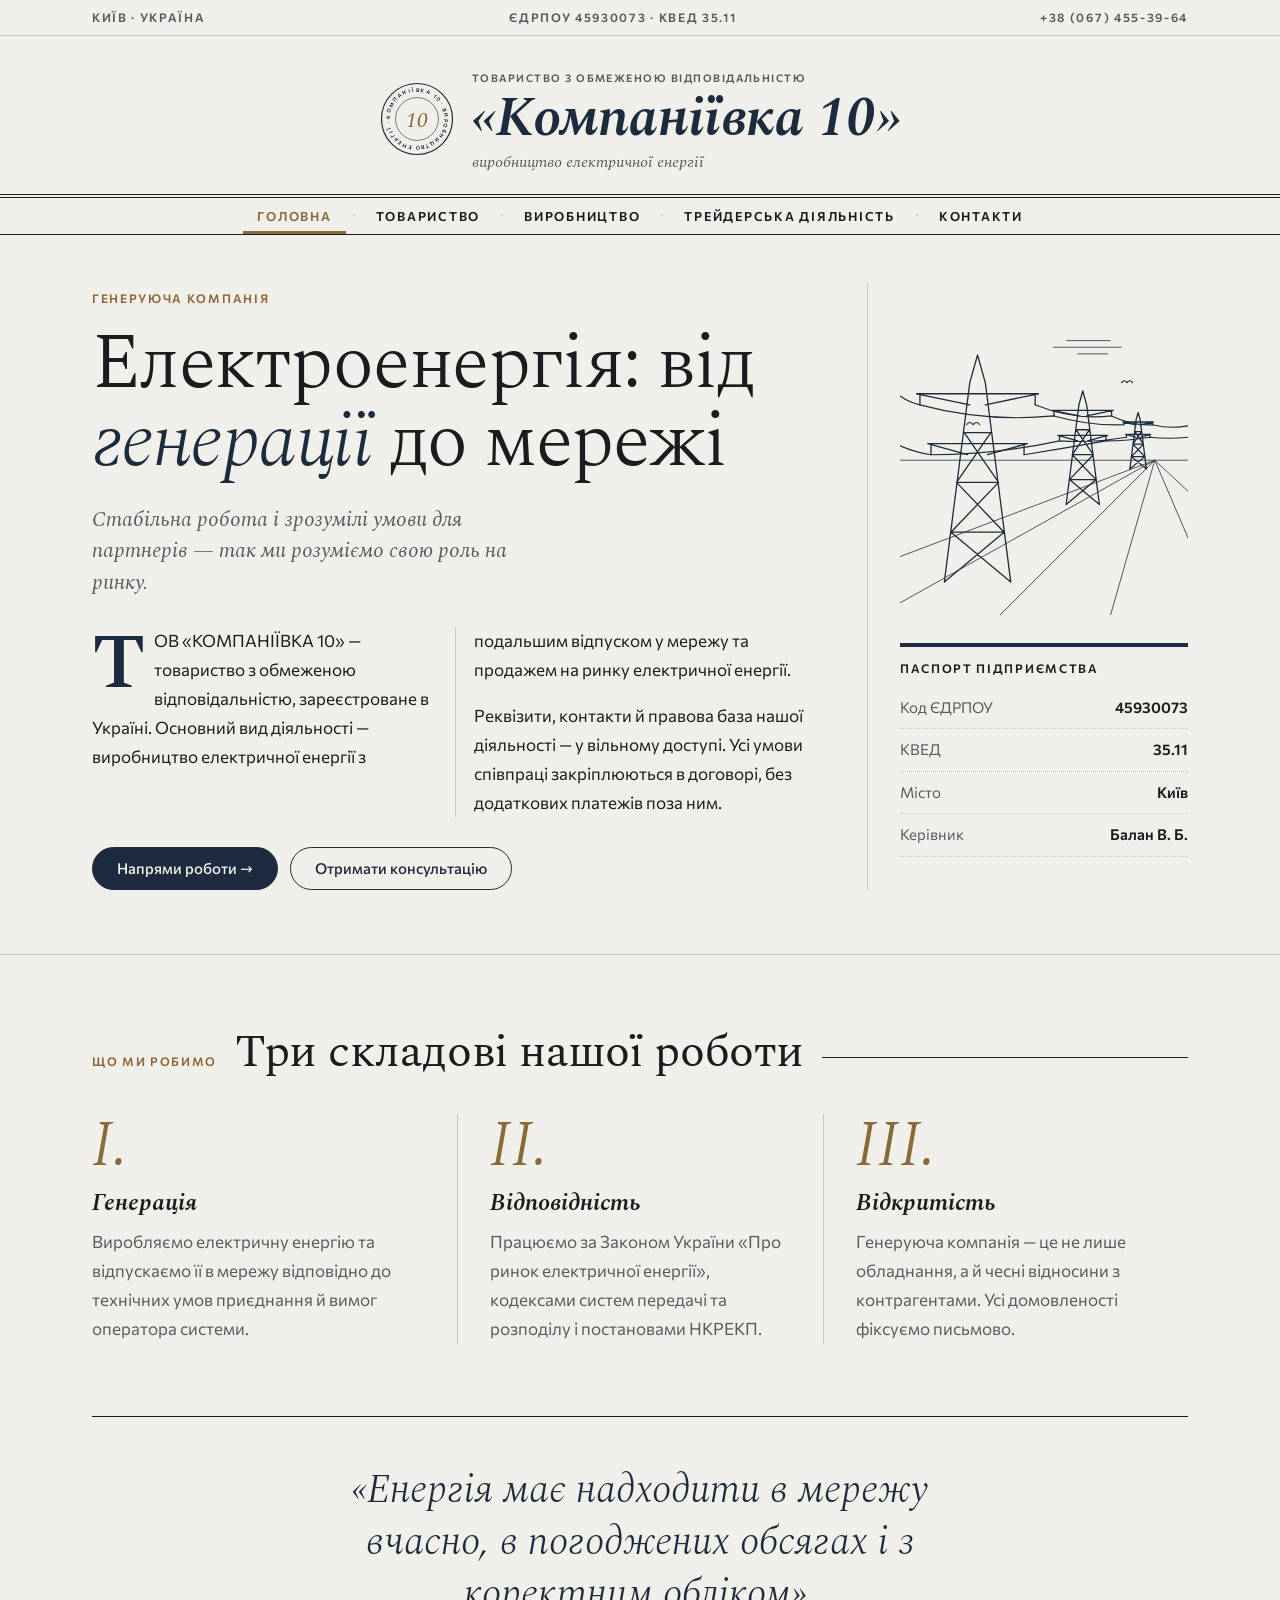
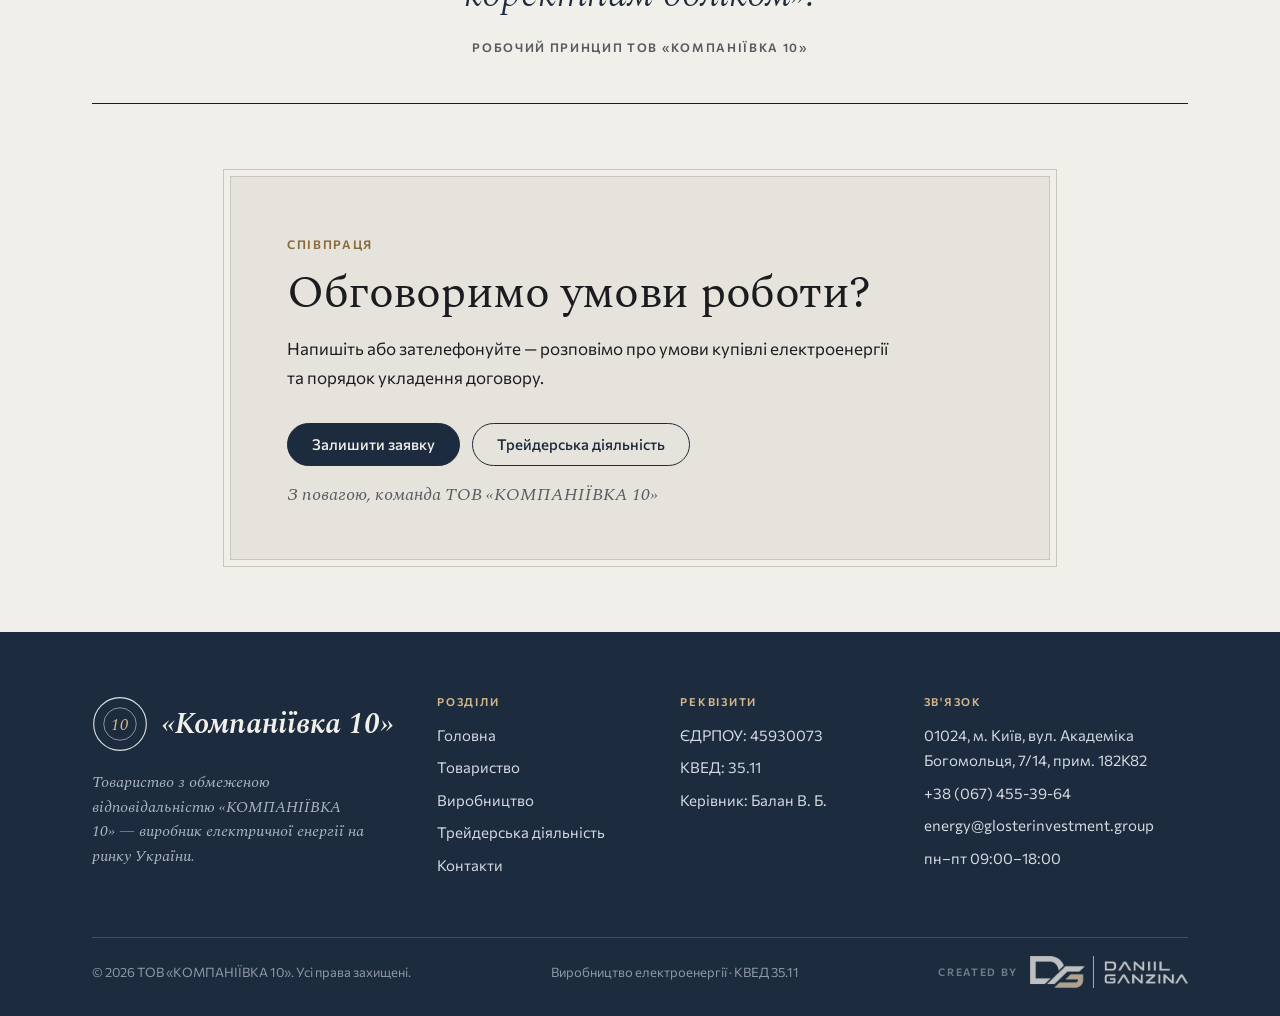
==== commit eab56db5: "3" ====
--- a/index.html
+++ b/index.html
@@ -32,7 +32,7 @@
     </svg>
     <span class="mast__words">
       <span class="mast__pre sc">Товариство з обмеженою відповідальністю</span>
-      <span class="mast__name" style="display:block">Компаніївка 10</span>
+      <span class="mast__name" style="display:block">«Компаніївка 10»</span>
       <span class="mast__post">виробництво електричної енергії</span>
     </span>
   </a>
@@ -45,9 +45,9 @@
   </div>
   <ul>
     <li><a href="index.html" aria-current="page">Головна</a></li>
-    <li><a href="about.html">Про компанію</a></li>
+    <li><a href="about.html">Товариство</a></li>
     <li><a href="production.html">Виробництво</a></li>
-    <li><a href="documents.html">Нормативна база</a></li>
+    <li><a href="documents.html">Трейдерська діяльність</a></li>
     <li><a href="contacts.html">Контакти</a></li>
   </ul>
 </nav>
@@ -56,14 +56,14 @@
 <div class="drawer" id="drawer" aria-hidden="true">
   <div class="wrap drawer__in">
     <div class="drawer__top">
-      <a class="drawer__brand" href="index.html">Компаніївка 10</a>
+      <a class="drawer__brand" href="index.html">«Компаніївка 10»</a>
       <button class="drawer__close" type="button" aria-label="Закрити меню"><span>Закрити</span><span class="burger__box" aria-hidden="true"><i></i><i></i></span></button>
     </div>
     <ol class="drawer__nav">
       <li><a href="index.html" aria-current="page"><span>I.</span>Головна</a></li>
-      <li><a href="about.html"><span>II.</span>Про компанію</a></li>
+      <li><a href="about.html"><span>II.</span>Товариство</a></li>
       <li><a href="production.html"><span>III.</span>Виробництво</a></li>
-      <li><a href="documents.html"><span>IV.</span>Нормативна база</a></li>
+      <li><a href="documents.html"><span>IV.</span>Трейдерська діяльність</a></li>
       <li><a href="contacts.html"><span>V.</span>Контакти</a></li>
     </ol>
     <div class="drawer__foot">
@@ -154,23 +154,6 @@
     </blockquote>
   </div>
 
-  <section class="section">
-    <div class="wrap about">
-      <div>
-        <span class="sc kicker">Про компанію</span>
-        <h2 class="h2" style="margin-top:10px">Виробник електроенергії з <em>київською</em> реєстрацією</h2>
-        <div class="body">
-          <p>ТОВ «КОМПАНІЇВКА 10» працює в сегменті виробництва електричної енергії. Наше завдання — щоб вироблена енергія надходила в мережу без збоїв, а комерційний облік і документи були в порядку.</p>
-          <p>Для операторів систем, трейдерів і покупців ми прагнемо бути передбачуваним учасником ринку: відповідаємо в строк, підписуємо документи без зволікань і виконуємо домовленості.</p>
-        </div>
-        <a class="more" href="about.html">Детальніше про компанію →</a>
-      </div>
-      <div class="ledger">
-        <div><strong>45930073</strong><span>Код ЄДРПОУ</span></div>
-        <div><strong>35.11</strong><span>Виробництво електроенергії</span></div>
-      </div>
-    </div>
-  </section>
 
   <section class="section">
     <div class="wrap">
@@ -180,7 +163,7 @@
         <p>Напишіть або зателефонуйте — розповімо про умови купівлі електроенергії та порядок укладення договору.</p>
         <div class="btns">
           <a class="btn" href="contacts.html#lyst">Залишити заявку</a>
-          <a class="btn btn--line" href="documents.html">Нормативна база</a>
+          <a class="btn btn--line" href="documents.html">Трейдерська діяльність</a>
         </div>
         <p class="letter__sign">З повагою, команда ТОВ «КОМПАНІЇВКА 10»</p>
       </div>
@@ -194,7 +177,7 @@
       <div>
         <a class="foot__brand" href="index.html">
           <svg viewBox="0 0 100 100" aria-hidden="true"><circle cx="50" cy="50" r="47" fill="none" stroke="#FFFFFF" stroke-opacity=".85" stroke-width="2"/><circle cx="50" cy="50" r="29" fill="none" stroke="#FFFFFF" stroke-opacity=".85" stroke-width="1"/><text x="50" y="61" text-anchor="middle" font-family="Spectral, Georgia, serif" font-style="italic" font-size="30" fill="#D3B78C">10</text></svg>
-          <span>Компаніївка 10</span>
+          <span>«Компаніївка 10»</span>
         </a>
         <p class="foot__about">Товариство з обмеженою відповідальністю «КОМПАНІЇВКА 10» — виробник електричної енергії на ринку України.</p>
       </div>
@@ -202,9 +185,9 @@
         <h4>Розділи</h4>
         <ul>
           <li><a href="index.html">Головна</a></li>
-          <li><a href="about.html">Про компанію</a></li>
+          <li><a href="about.html">Товариство</a></li>
           <li><a href="production.html">Виробництво</a></li>
-          <li><a href="documents.html">Нормативна база</a></li>
+          <li><a href="documents.html">Трейдерська діяльність</a></li>
           <li><a href="contacts.html">Контакти</a></li>
         </ul>
       </div>
--- a/assets/k10.css
+++ b/assets/k10.css
@@ -390,3 +390,7 @@
 .credit:hover, .credit:focus-visible { opacity: 1; }
 .credit span { font: 600 10.5px/1 var(--sans); letter-spacing: .16em; text-transform: uppercase; }
 .credit img { display: block; height: 32px; width: auto; }
+
+/* ---------- Форма: стани ---------- */
+.form__ok.is-error { border-left-color: #A3352B; background: #F6E7E4; color: #6E2219; }
+.form .btn[disabled] { opacity: .6; cursor: progress; }
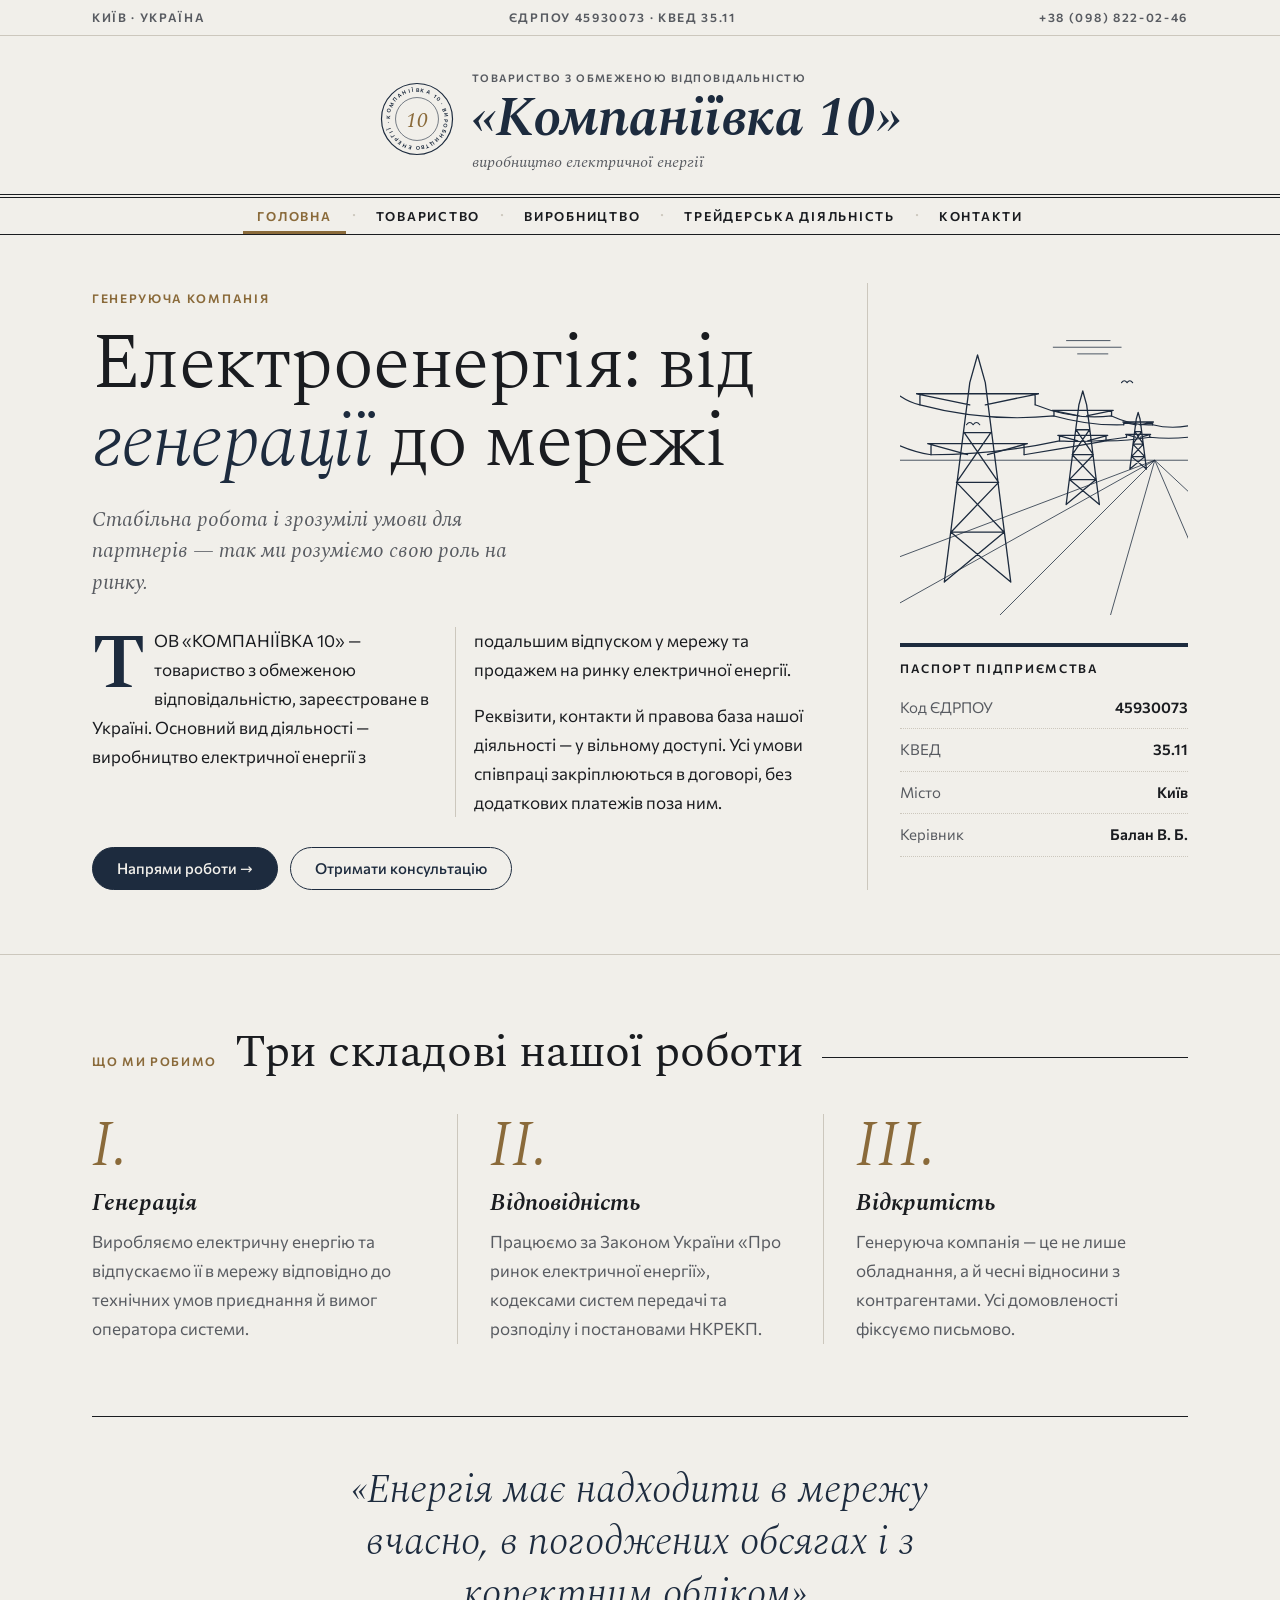
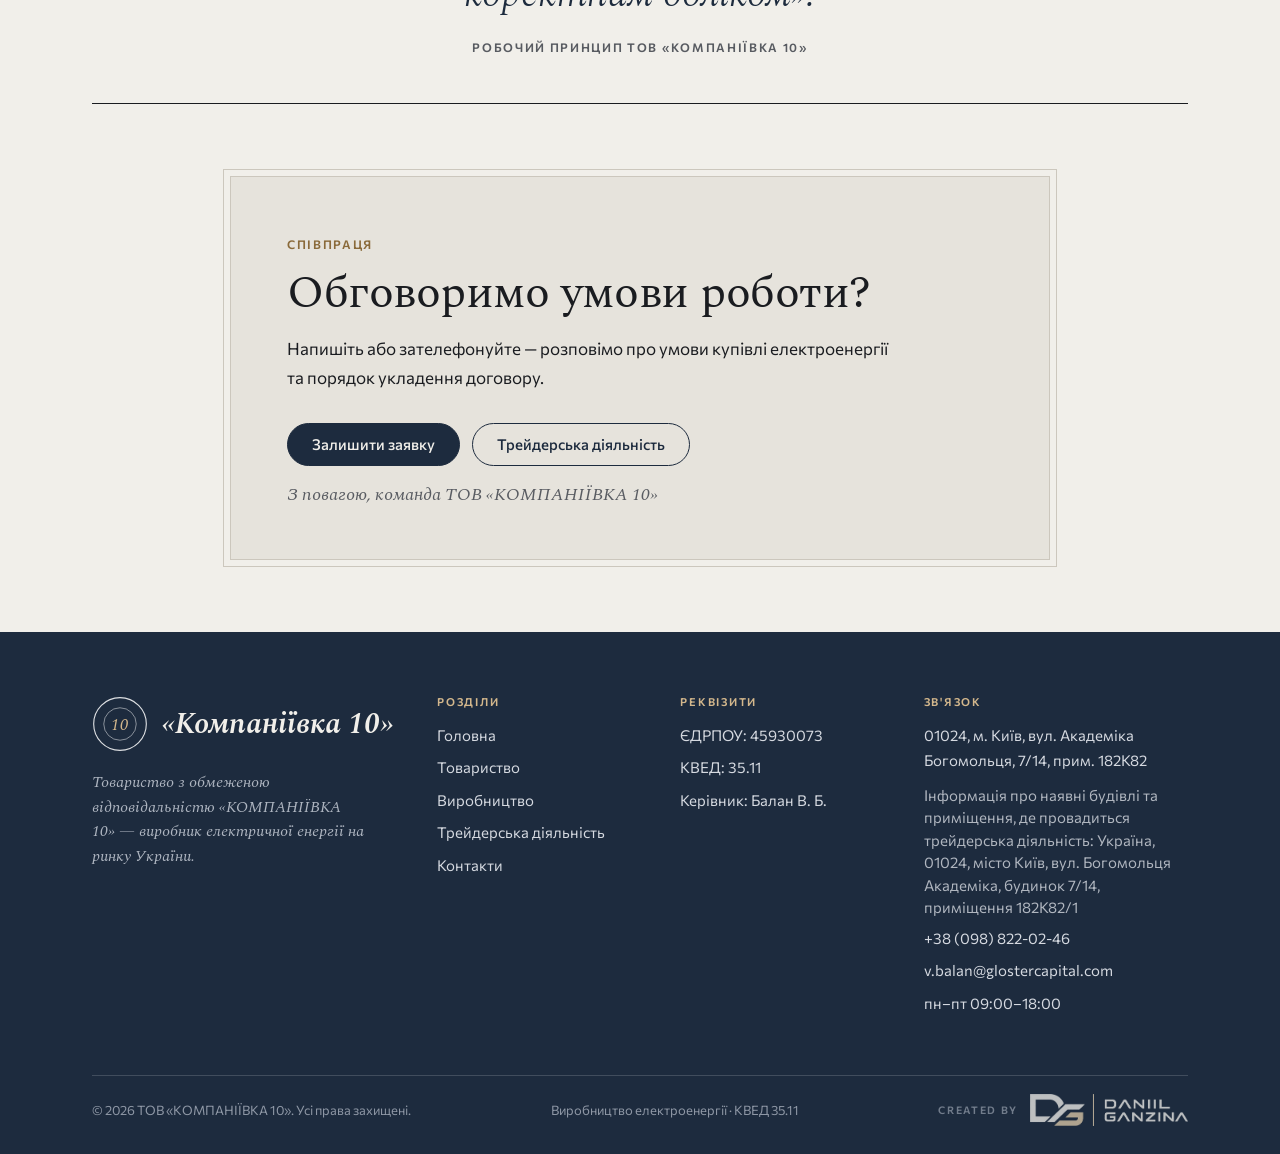
==== commit 6b687579: "4" ====
--- a/index.html
+++ b/index.html
@@ -17,7 +17,7 @@
   <div class="wrap sc">
     <span>Київ · Україна</span>
     <span>ЄДРПОУ 45930073 · КВЕД 35.11</span>
-    <a href="tel:+380674553964">+38 (067) 455-39-64</a>
+    <a href="tel:+380988220246">+38 (098) 822-02-46</a>
   </div>
 </div>
 
@@ -68,9 +68,10 @@
     </ol>
     <div class="drawer__foot">
       <span class="sc">Зв'язок</span>
-      <a href="tel:+380674553964">+38 (067) 455-39-64</a>
-      <a href="mailto:energy@glosterinvestment.group">energy@glosterinvestment.group</a>
+      <a href="tel:+380988220246">+38 (098) 822-02-46</a>
+      <a href="mailto:v.balan@glostercapital.com">v.balan@glostercapital.com</a>
       <span>01024, м. Київ, вул. Академіка Богомольця, 7/14, прим. 182К82</span>
+      <span class="addr-extra">Інформація про наявні будівлі та приміщення, де провадиться трейдерська діяльність: Україна, 01024, місто Київ, вул. Богомольця Академіка, будинок 7/14, приміщення 182К82/1</span>
     </div>
   </div>
 </div>
@@ -203,8 +204,9 @@
         <h4>Зв'язок</h4>
         <ul>
           <li>01024, м. Київ, вул. Академіка Богомольця, 7/14, прим. 182К82</li>
-          <li><a href="tel:+380674553964">+38 (067) 455-39-64</a></li>
-          <li><a href="mailto:energy@glosterinvestment.group">energy@glosterinvestment.group</a></li>
+          <li class="addr-extra">Інформація про наявні будівлі та приміщення, де провадиться трейдерська діяльність: Україна, 01024, місто Київ, вул. Богомольця Академіка, будинок 7/14, приміщення 182К82/1</li>
+          <li><a href="tel:+380988220246">+38 (098) 822-02-46</a></li>
+          <li><a href="mailto:v.balan@glostercapital.com">v.balan@glostercapital.com</a></li>
           <li>пн–пт 09:00–18:00</li>
         </ul>
       </div>
--- a/assets/k10.css
+++ b/assets/k10.css
@@ -394,3 +394,9 @@
 /* ---------- Форма: стани ---------- */
 .form__ok.is-error { border-left-color: #A3352B; background: #F6E7E4; color: #6E2219; }
 .form .btn[disabled] { opacity: .6; cursor: progress; }
+
+/* ---------- Приміщення трейдерської діяльності ---------- */
+.addr-extra { display: block; font-size: 13px; line-height: 1.5; opacity: .8; }
+.foot li.addr-extra { margin-top: 10px; }
+.drawer__foot .addr-extra { margin-top: 4px; }
+.letterhead small.addr-extra { margin-top: 10px; }
